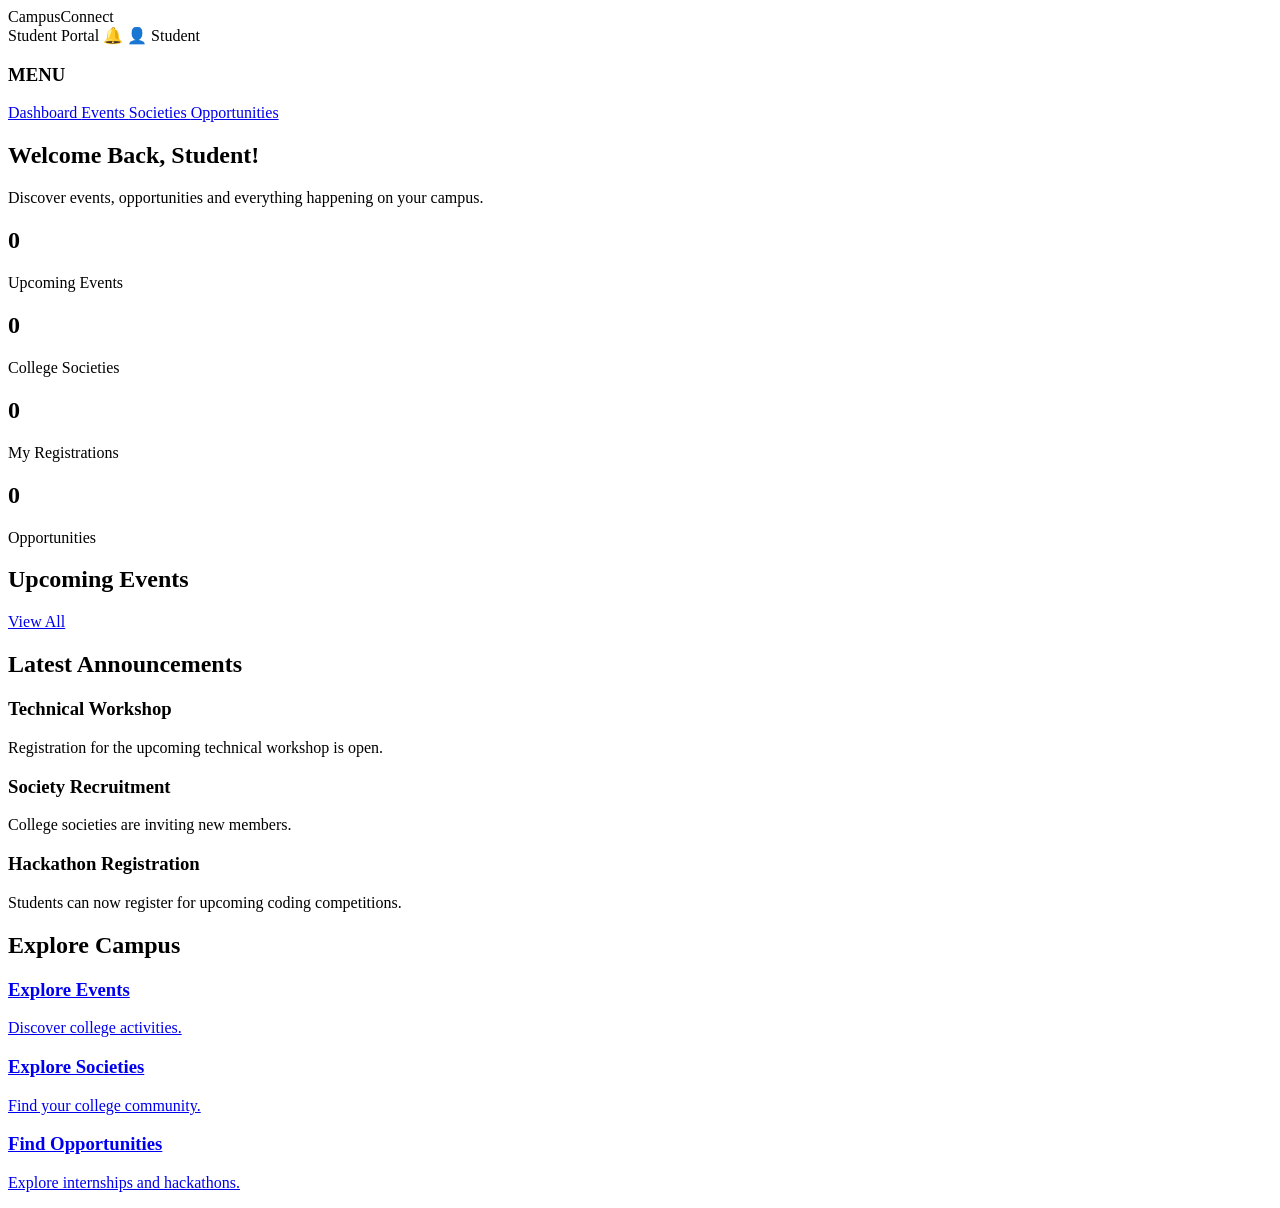
==== index.html @ cb202bf7 "first commit" ====
<!DOCTYPE html>
<html lang="en">

<head>
    <meta charset="UTF-8">
    <meta name="viewport" content="width=device-width, initial-scale=1.0">

    <title>CampusConnect | Dashboard</title>

    <!-- CSS Files -->
    <link rel="stylesheet" href="css/style.css">
    <link rel="stylesheet" href="css/dashboard.css">
    <link rel="stylesheet" href="css/responsive.css">
</head>

<body>

    <!-- NAVBAR -->
    <header class="navbar">

        <div class="logo">
            CampusConnect
        </div>

        <div class="nav-right">
            <span>Student Portal</span>
            <span class="notification">🔔</span>
            <span class="profile">👤 Student</span>
        </div>

    </header>


    <!-- MAIN LAYOUT -->
    <div class="layout">

        <!-- SIDEBAR -->
        <aside class="sidebar">

            <h3>MENU</h3>

            <a href="index.html" class="active">
                Dashboard
            </a>

            <a href="events.html">
                Events
            </a>

            <a href="societies.html">
                Societies
            </a>

            <a href="opportunities.html">
                Opportunities
            </a>

        </aside>


        <!-- MAIN CONTENT -->
        <main class="main-content">

            <!-- WELCOME SECTION -->
            <section class="welcome">

                <h1>Welcome Back, Student!</h1>

                <p>
                    Discover events, opportunities and
                    everything happening on your campus.
                </p>

            </section>


            <!-- STATISTICS -->
            <section class="stats">

                <div class="card">
                    <h2 id="eventCount">0</h2>
                    <p>Upcoming Events</p>
                </div>

                <div class="card">
                    <h2 id="societyCount">0</h2>
                    <p>College Societies</p>
                </div>

                <div class="card">
                    <h2 id="registrationCount">0</h2>
                    <p>My Registrations</p>
                </div>

                <div class="card">
                    <h2 id="opportunityCount">0</h2>
                    <p>Opportunities</p>
                </div>

            </section>


            <!-- UPCOMING EVENTS -->
            <section class="dashboard-section">

                <div class="section-heading">
                    <h2>Upcoming Events</h2>

                    <a href="events.html">
                        View All
                    </a>
                </div>

                <div id="dashboardEvents" class="event-grid">

                    <!-- Events will be added using JavaScript -->

                </div>

            </section>


            <!-- ANNOUNCEMENTS -->
            <section class="dashboard-section">

                <h2>Latest Announcements</h2>

                <div class="announcement-list">

                    <div class="card">
                        <h3>Technical Workshop</h3>
                        <p>
                            Registration for the upcoming
                            technical workshop is open.
                        </p>
                    </div>

                    <div class="card">
                        <h3>Society Recruitment</h3>
                        <p>
                            College societies are inviting
                            new members.
                        </p>
                    </div>

                    <div class="card">
                        <h3>Hackathon Registration</h3>
                        <p>
                            Students can now register for
                            upcoming coding competitions.
                        </p>
                    </div>

                </div>

            </section>


            <!-- QUICK LINKS -->
            <section class="dashboard-section">

                <h2>Explore Campus</h2>

                <div class="quick-links">

                    <a href="events.html" class="card">
                        <h3>Explore Events</h3>
                        <p>Discover college activities.</p>
                    </a>

                    <a href="societies.html" class="card">
                        <h3>Explore Societies</h3>
                        <p>Find your college community.</p>
                    </a>

                    <a href="opportunities.html" class="card">
                        <h3>Find Opportunities</h3>
                        <p>Explore internships and hackathons.</p>
                    </a>

                </div>

            </section>

        </main>

    </div>


    <!-- JAVASCRIPT FILES -->
    <script src="js/data.js"></script>
    <script src="js/storage.js"></script>
    <script src="js/common.js"></script>
    <script src="js/dashboard.js"></script>

</body>
</html>
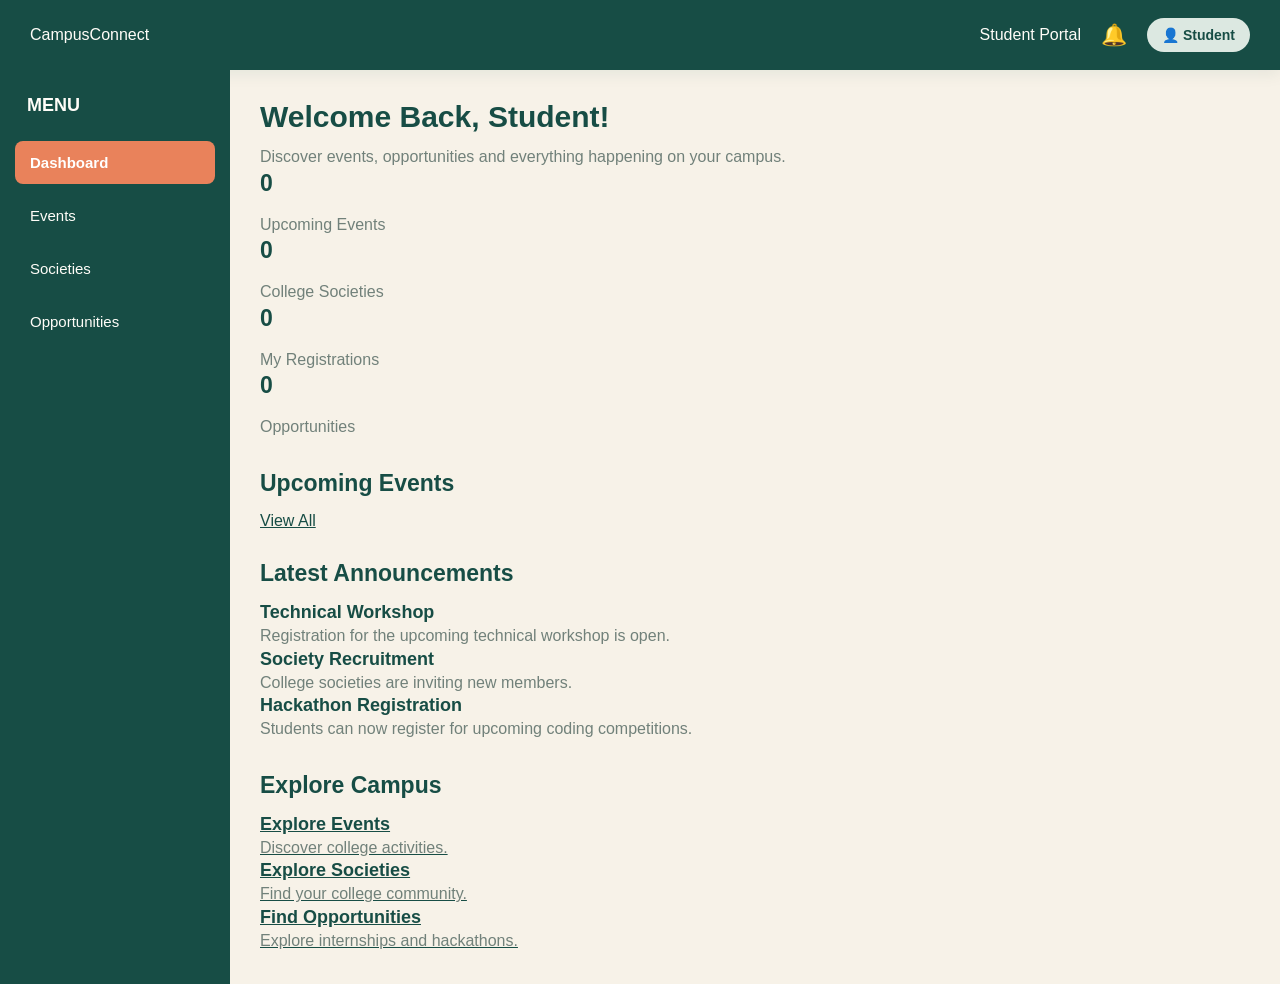
==== commit ad14fc65: "added styling" ====
--- a/index.html
+++ b/index.html
@@ -8,15 +8,13 @@
 
     <title>CampusConnect | Dashboard</title>
 
-    <!-- CSS Files -->
-    <link rel="stylesheet" href="css/style.css">
+    <link rel="stylesheet" href="style.css">
     <link rel="stylesheet" href="css/dashboard.css">
     <link rel="stylesheet" href="css/responsive.css">
 </head>
 
 <body>
 
-    <!-- NAVBAR -->
     <header class="navbar">
 
         <div class="logo">
@@ -31,11 +29,8 @@
 
     </header>
 
-
-    <!-- MAIN LAYOUT -->
     <div class="layout">
 
-        <!-- SIDEBAR -->
         <aside class="sidebar">
 
             <h3>MENU</h3>
@@ -57,9 +52,7 @@
             </a>
 
         </aside>
-
-
-        <!-- MAIN CONTENT -->
+        
         <main class="main-content">
 
             <!-- WELCOME SECTION -->
@@ -187,8 +180,6 @@
 
     </div>
 
-
-    <!-- JAVASCRIPT FILES -->
     <script src="js/data.js"></script>
     <script src="js/storage.js"></script>
     <script src="js/common.js"></script>
--- a/style.css
+++ b/style.css
@@ -0,0 +1,236 @@
+:root {
+    --ivory: #F7F2E8;
+    --teal: #174D45;
+    --coral: #E9825B;
+    --cream: #FFFDF8;
+    --sage: #DCE8E1;
+
+    --text-color: #24443D;
+    --muted-color: #71817A;
+    --border-color: #E5DED1;
+
+    --shadow: 0 4px 15px rgba(23, 77, 69, 0.08);
+}
+
+
+* {
+    margin: 0;
+    padding: 0;
+    box-sizing: border-box;
+}
+
+body {
+    background-color: var(--ivory);
+    color: var(--text-color);
+    font-family: Arial, sans-serif;
+    min-height: 100vh;
+}
+
+h1, h2, h3, h4 {
+    color: var(--teal);
+}
+
+h1 {
+    font-size: 30px;
+    margin-bottom: 10px;
+}
+
+h2 {
+    font-size: 23px;
+    margin-bottom: 15px;
+}
+
+h3 {
+    font-size: 18px;
+}
+
+p {
+    color: var(--muted-color);
+    line-height: 1.6;
+}
+
+.navbar {
+    height: 70px;
+    background-color: var(--teal);
+    color: var(--cream);
+
+    display: flex;
+    align-items: center;
+    justify-content: space-between;
+
+    padding: 0 30px;
+    box-shadow: var(--shadow);
+}
+
+.logo h2 {
+    color: var(--cream);
+    margin: 0;
+    font-size: 24px;
+    letter-spacing: 0.5px;
+}
+
+.nav-right {
+    display: flex;
+    align-items: center;
+    gap: 20px;
+}
+
+.notification {
+    font-size: 21px;
+    cursor: pointer;
+}
+
+.profile {
+    background-color: var(--sage);
+    color: var(--teal);
+    padding: 9px 15px;
+    border-radius: 20px;
+    font-size: 14px;
+    font-weight: bold;
+}
+
+
+.layout {
+    display: flex;
+    min-height: calc(100vh - 70px);
+}
+
+.sidebar {
+    width: 230px;
+    flex-shrink: 0;
+
+    background-color: var(--teal);
+    padding: 25px 15px;
+
+    display: flex;
+    flex-direction: column;
+    gap: 10px;
+}
+
+.sidebar h3 {
+    color: var(--cream);
+    margin-bottom: 15px;
+    padding-left: 12px;
+}
+
+.sidebar a {
+    color: var(--cream);
+    text-decoration: none;
+
+    padding: 13px 15px;
+    border-radius: 8px;
+
+    font-size: 15px;
+    transition: 0.3s;
+}
+
+.sidebar a:hover {
+    background-color: rgba(255, 255, 255, 0.12);
+    color: var(--coral);
+}
+
+.sidebar a.active {
+    background-color: var(--coral);
+    color: white;
+    font-weight: bold;
+}
+
+.main-content {
+    flex: 1;
+    min-width: 0;
+    padding: 30px;
+}
+
+
+.stat-card,
+.announcement-card {
+    background-color: var(--cream);
+    border: 1px solid var(--border-color);
+    border-radius: 14px;
+
+    padding: 22px;
+    box-shadow: var(--shadow);
+}
+
+button,
+.primary-btn {
+    background-color: var(--teal);
+    color: var(--cream);
+
+    border: none;
+    border-radius: 8px;
+
+    padding: 11px 18px;
+    font-size: 14px;
+    font-weight: bold;
+
+    cursor: pointer;
+    transition: 0.3s;
+}
+
+button:hover,
+.primary-btn:hover {
+    background-color: var(--coral);
+    color: white;
+}
+
+a {
+    color: var(--teal);
+}
+
+a:hover {
+    color: var(--coral);
+}
+
+input,
+select,
+textarea {
+    background-color: var(--cream);
+    color: var(--teal);
+
+    border: 1px solid var(--border-color);
+    border-radius: 8px;
+
+    padding: 11px 13px;
+    font-size: 14px;
+    font-family: inherit;
+
+    outline: none;
+}
+
+input:focus,
+select:focus,
+textarea:focus {
+    border-color: var(--teal);
+    box-shadow: 0 0 0 3px rgba(23, 77, 69, 0.10);
+}
+
+
+
+.badge,
+.highlight {
+    background-color: var(--coral);
+    color: white;
+
+    padding: 5px 10px;
+    border-radius: 20px;
+
+    font-size: 12px;
+    font-weight: bold;
+}
+
+.dashboard-section {
+    margin-top: 30px;
+}
+
+
+img {
+    max-width: 100%;
+    display: block;
+}
+
+footer {
+    color: var(--muted-color);
+    text-align: center;
+    padding: 20px;
+}
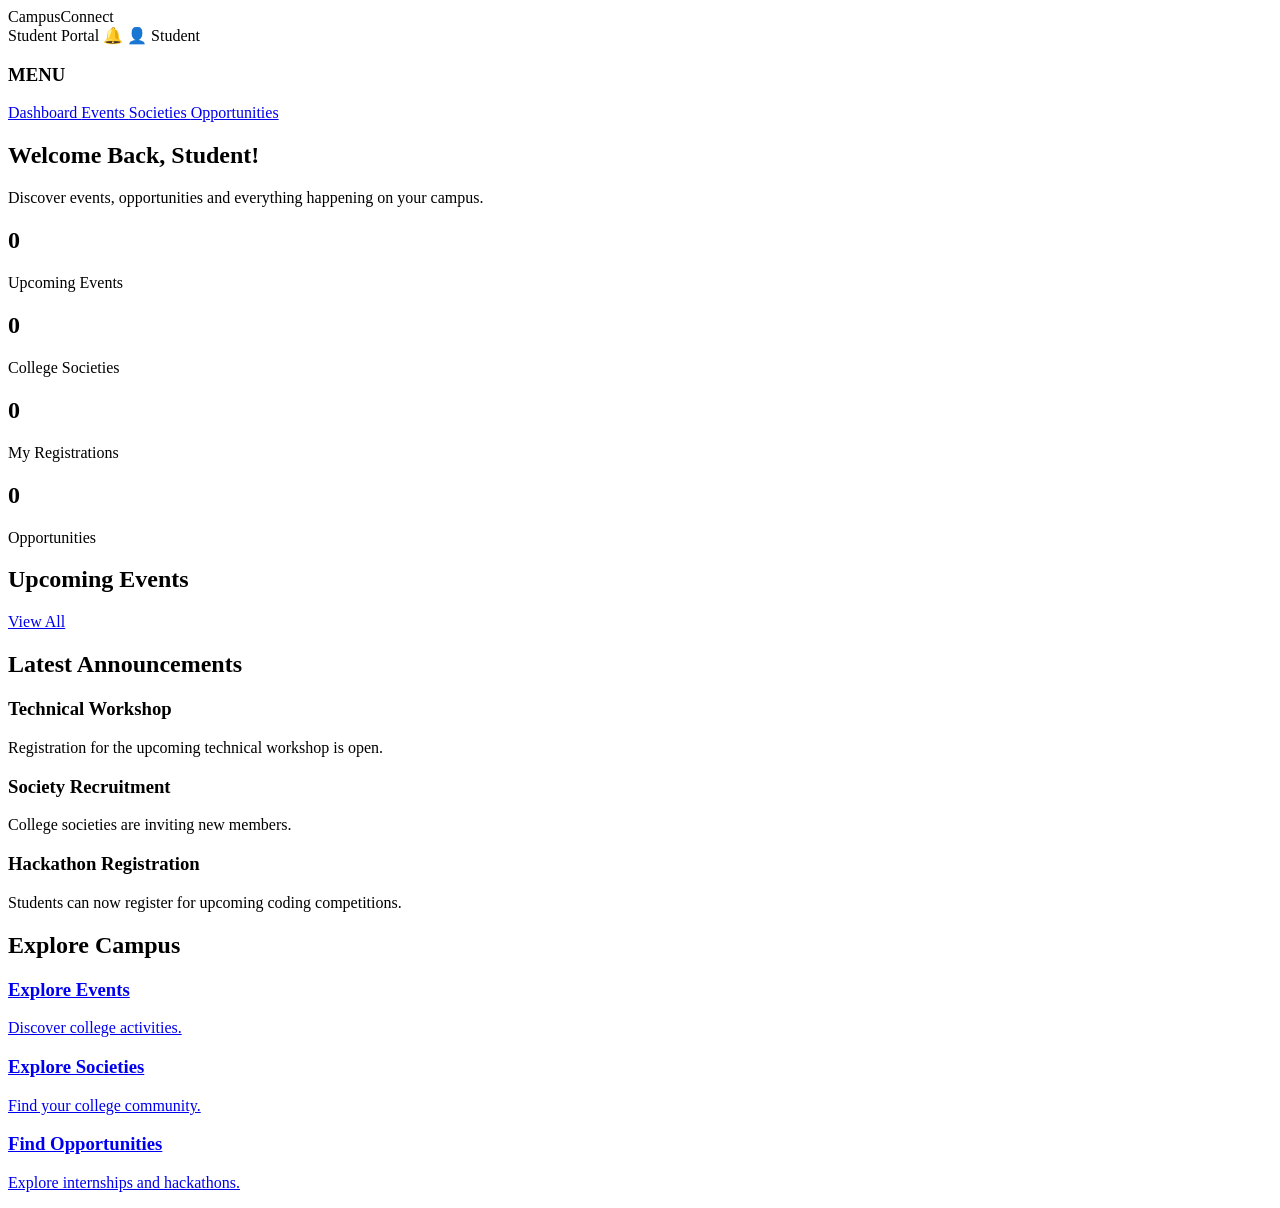
==== commit 9ee37a7a: "changes" ====
--- a/index.html
+++ b/index.html
@@ -8,7 +8,7 @@
 
     <title>CampusConnect | Dashboard</title>
 
-    <link rel="stylesheet" href="style.css">
+    <link rel="stylesheet" href="css/style.css">
     <link rel="stylesheet" href="css/dashboard.css">
     <link rel="stylesheet" href="css/responsive.css">
 </head>
